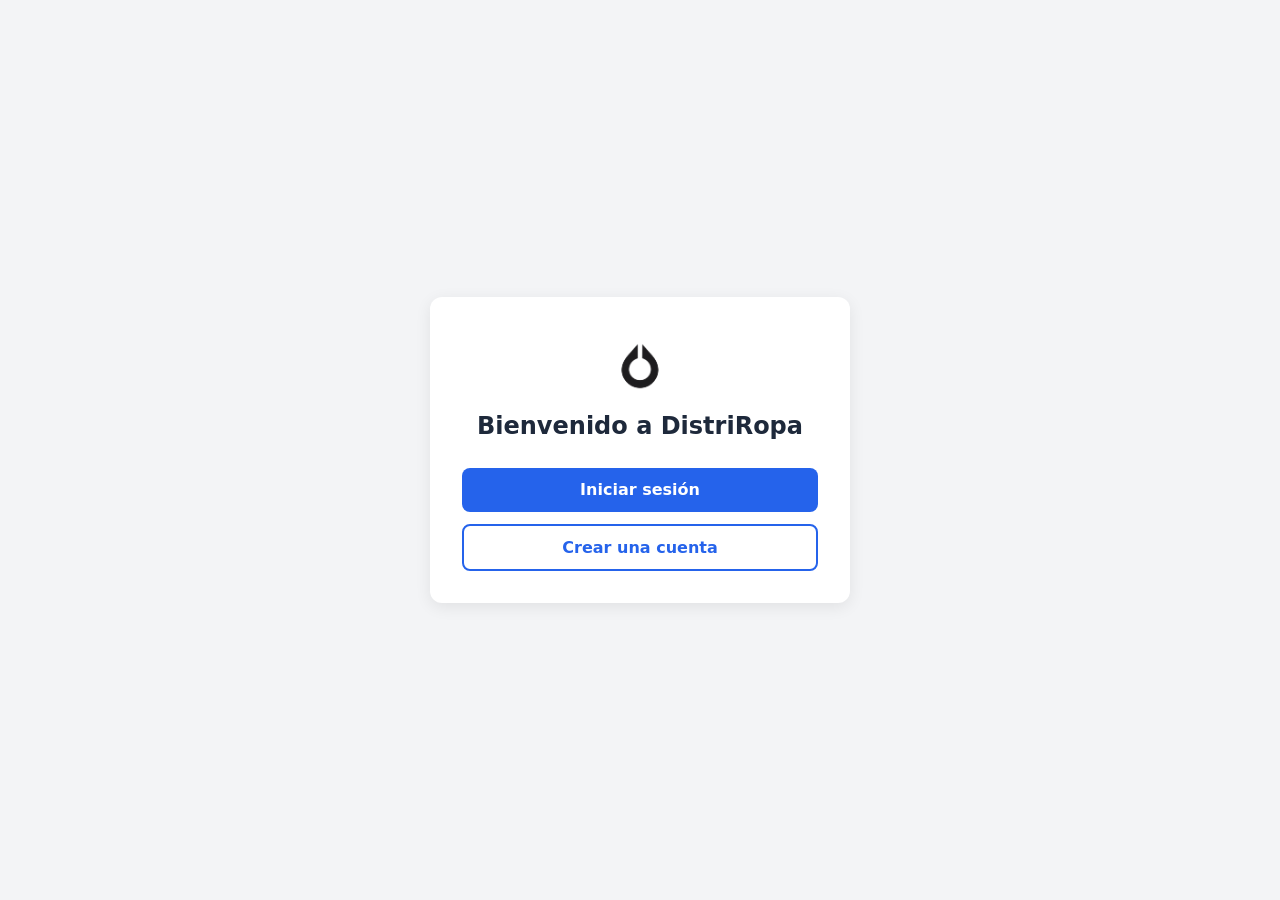
==== index.html @ a1a5dabe "Fix resource paths in index.html Updated file paths for CSS and image resources." ====
<!DOCTYPE html>
<html lang="es">
<head>
  <meta charset="UTF-8">
  <meta name="viewport" content="width=device-width, initial-scale=1.0">
  <title>DistriRopa | Inicio</title>
  <link rel="icon" href="../img/Icon.png" type="image/x-icon">
  <link rel="stylesheet" href="./css/estilos.css">
</head>
<body class="acceso">
  <div class="caja text-center">
    <img src="./img/Icon.png" width="72" height="72" alt="Logotipo de DistriRopa">
    <h1>Bienvenido a DistriRopa</h1>
    <div class="d-grid gap-2 mt-4">
      <a class="btn btn-pideya" href="login.html">Iniciar sesión</a>
      <a class="btn btn-outline-verde" href="registro.html">Crear una cuenta</a>
    </div>
  </div>
</body>
</html>
---- css/estilos.css ----
/* DistriRopa - Estilos generales y sencillos */
:root {
  --primario: #1e293b;      /* Azul oscuro elegante */
  --primario-osc: #0f172a;
  --acento: #2563eb;        /* Azul principal para botones y enlaces */
  --acento-osc: #1d4ed8;
  --fondo: #f3f4f6;         /* Gris claro de fondo */
  --texto: #1f2937;
  --gris: #6b7280;
  --borde: #d1d5db;
  --error: #dc2626;
}

* {
  box-sizing: border-box;
  margin: 0;
  padding: 0;
}

body {
  font-family: system-ui, -apple-system, sans-serif;
  font-size: 16px;
  color: var(--texto);
  background: var(--fondo);
  line-height: 1.5;
}

/* Contenedor centrado para Login, Registro e Inicio */
.acceso {
  min-height: 100vh;
  display: flex;
  align-items: center;
  justify-content: center;
  padding: 1rem;
}

.caja {
  background: #fff;
  width: 100%;
  max-width: 420px;
  padding: 2rem;
  border-radius: 12px;
  box-shadow: 0 4px 16px rgba(0, 0, 0, 0.08);
}

/* Tipografía y enlaces */
h1 {
  font-size: 1.5rem;
  margin-bottom: 1.25rem;
  color: var(--primario);
}

a {
  color: var(--acento);
  text-decoration: none;
  font-weight: 500;
}

a:hover {
  text-decoration: underline;
}

.small {
  font-size: 0.9rem;
}

/* Formularios */
.mb-3 {
  margin-bottom: 1rem;
}

.form-label {
  display: block;
  font-weight: 600;
  margin-bottom: 0.35rem;
  font-size: 0.95rem;
}

.form-control {
  width: 100%;
  padding: 0.65rem 0.85rem;
  font-size: 1rem;
  border: 1px solid var(--borde);
  border-radius: 8px;
  outline: none;
  transition: border-color 0.2s;
}

.form-control:focus {
  border-color: var(--acento);
}

.form-text {
  display: block;
  color: var(--gris);
  font-size: 0.82rem;
  margin-top: 0.25rem;
}

.invalid-feedback {
  display: none;
  color: var(--error);
  font-size: 0.82rem;
  margin-top: 0.25rem;
}

/* Checkbox */
.form-check {
  display: flex;
  align-items: flex-start;
  gap: 0.5rem;
  font-size: 0.9rem;
}

.form-check-input {
  margin-top: 0.25rem;
}

/* Botones */
.btn {
  display: inline-flex;
  align-items: center;
  justify-content: center;
  min-height: 44px;
  padding: 0.6rem 1.2rem;
  font-size: 1rem;
  font-weight: 600;
  border-radius: 8px;
  cursor: pointer;
  text-decoration: none;
  border: none;
  transition: background 0.2s, color 0.2s;
}

.btn:hover {
  text-decoration: none;
}

.btn-pideya {
  background: var(--acento);
  color: #fff;
}

.btn-pideya:hover {
  background: var(--acento-osc);
}

.btn-outline-verde {
  background: transparent;
  border: 2px solid var(--acento);
  color: var(--acento);
}

.btn-outline-verde:hover {
  background: var(--acento);
  color: #fff;
}

/* Utilidades sencillas */
.w-100 { width: 100%; }
.text-center { text-align: center; }
.text-end { text-align: right; margin-bottom: 1rem; font-size: 0.9rem; }
.mt-2 { margin-top: 0.5rem; }
.mt-3 { margin-top: 1rem; }
.mt-4 { margin-top: 1.5rem; }
.my-3 { margin: 1rem 0; }
.mb-0 { margin-bottom: 0; }
.d-grid { display: grid; }
.gap-2 { gap: 0.75rem; }
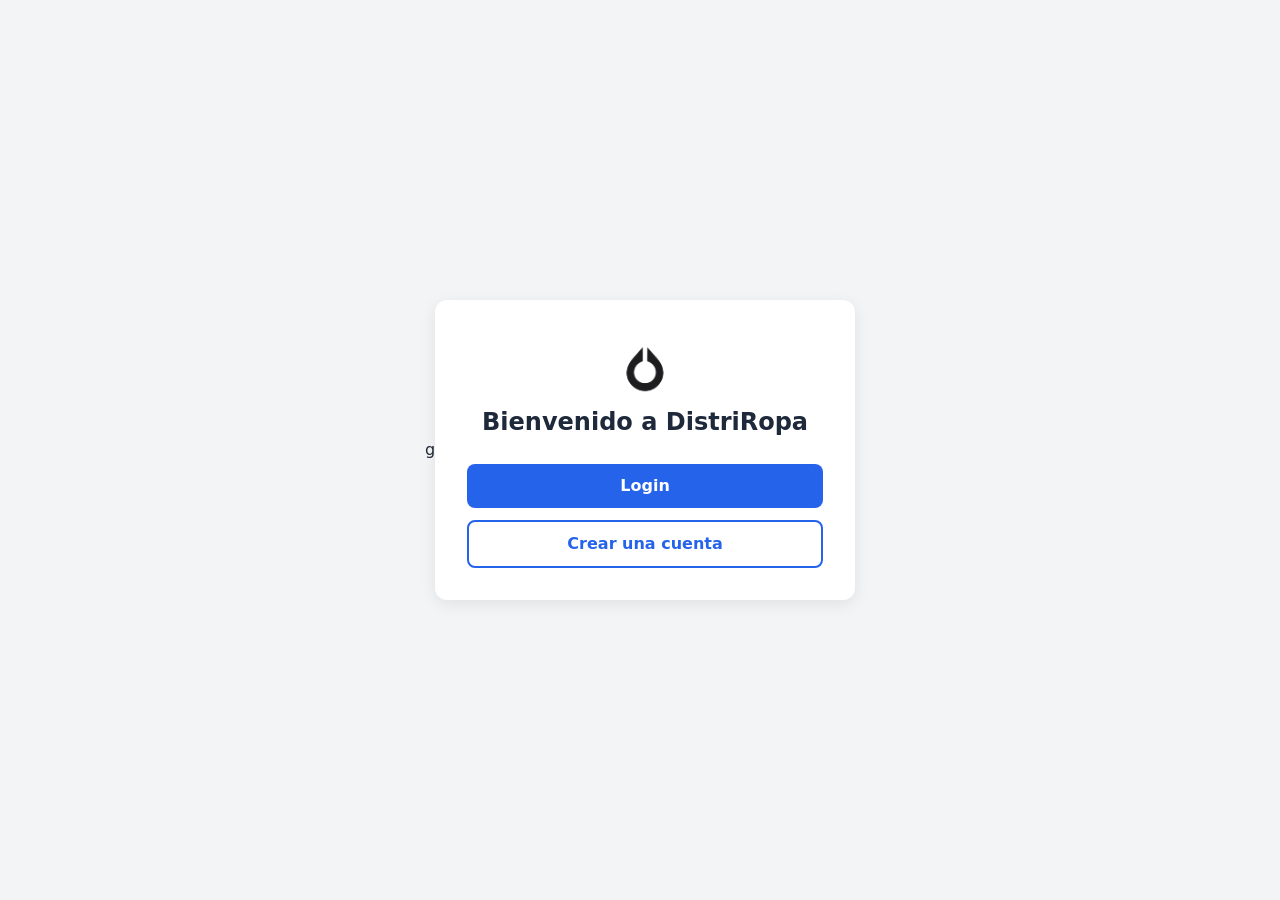
==== commit 1fda7111: "Login" ====
--- a/index.html
+++ b/index.html
@@ -1,4 +1,4 @@
-<!DOCTYPE html>
+g<!DOCTYPE html>
 <html lang="es">
 <head>
   <meta charset="UTF-8">
@@ -12,8 +12,8 @@
     <img src="./img/Icon.png" width="72" height="72" alt="Logotipo de DistriRopa">
     <h1>Bienvenido a DistriRopa</h1>
     <div class="d-grid gap-2 mt-4">
-      <a class="btn btn-pideya" href="login.html">Iniciar sesión</a>
-      <a class="btn btn-outline-verde" href="registro.html">Crear una cuenta</a>
+      <a class="btn btn-pideya" href=".html/login.html">Login</a>
+      <a class="btn btn-outline-verde" href=".html/registro.html">Crear una cuenta</a>
     </div>
   </div>
 </body>
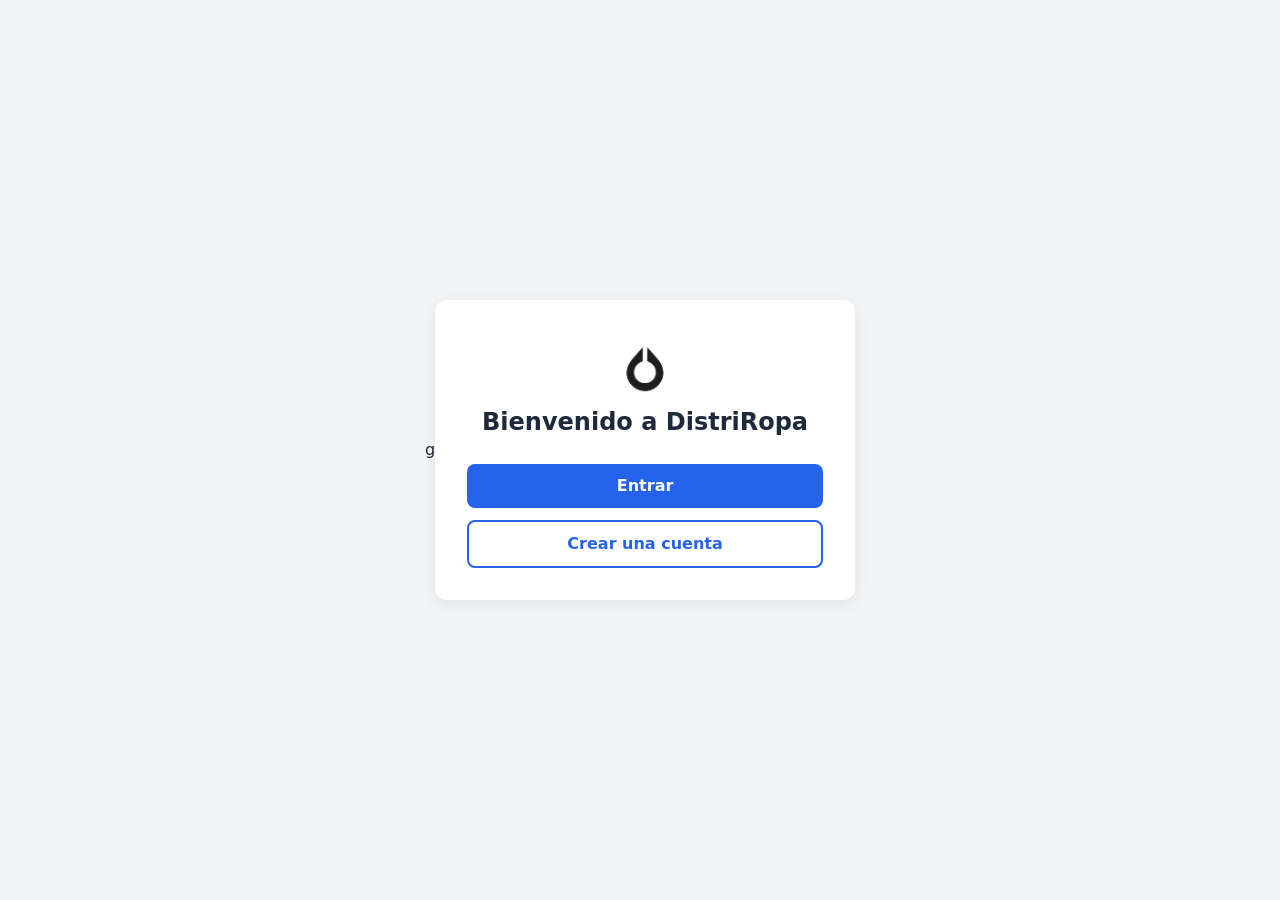
==== commit 10feec13: "Login" ====
--- a/index.html
+++ b/index.html
@@ -12,7 +12,7 @@
     <img src="./img/Icon.png" width="72" height="72" alt="Logotipo de DistriRopa">
     <h1>Bienvenido a DistriRopa</h1>
     <div class="d-grid gap-2 mt-4">
-      <a class="btn btn-pideya" href=".html/login.html">Login</a>
+      <a class="btn btn-pideya" href=".html/login.html">Entrar</a>
       <a class="btn btn-outline-verde" href=".html/registro.html">Crear una cuenta</a>
     </div>
   </div>
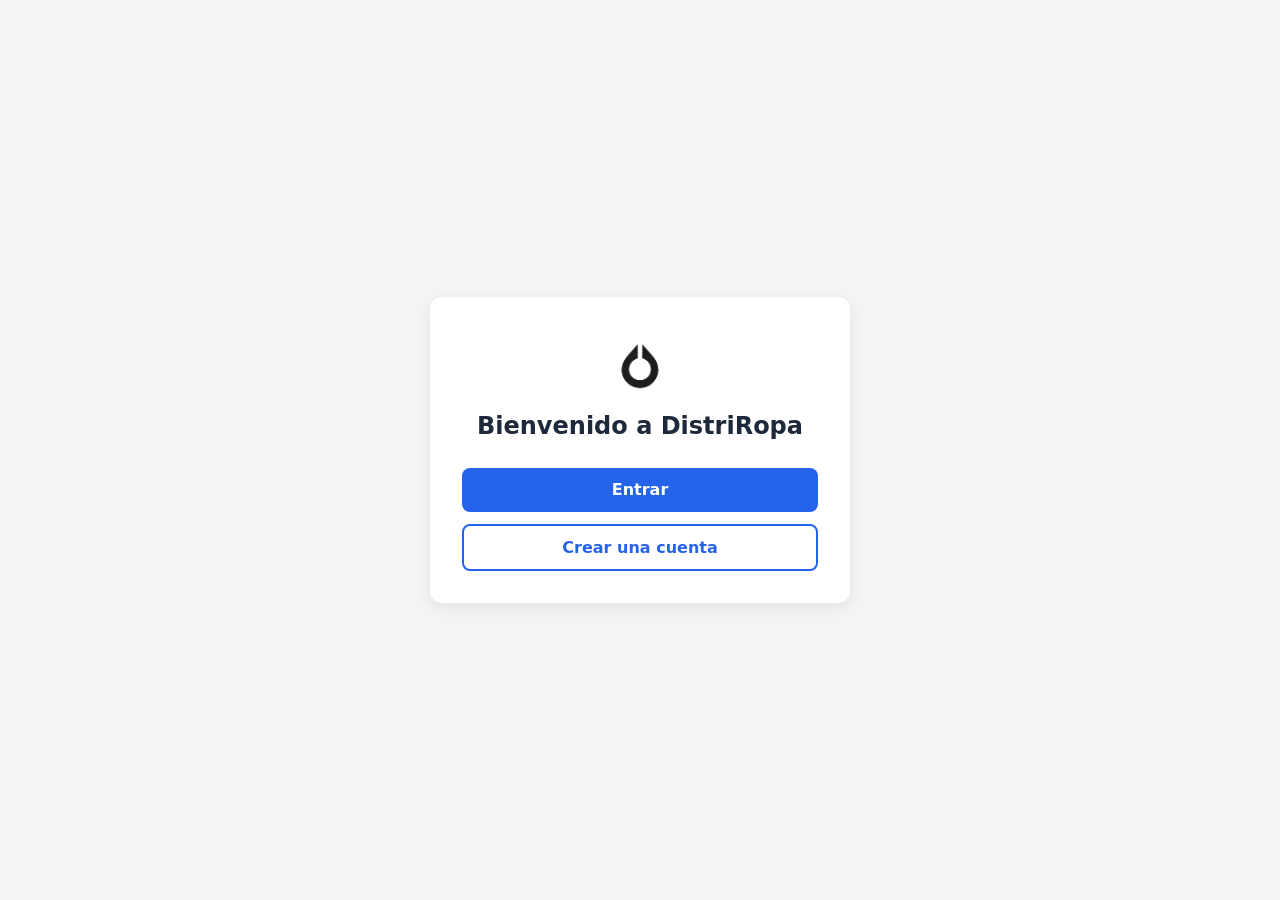
==== commit 3ab083be: "log bug" ====
--- a/index.html
+++ b/index.html
@@ -1,4 +1,4 @@
-g<!DOCTYPE html>
+<!DOCTYPE html>
 <html lang="es">
 <head>
   <meta charset="UTF-8">
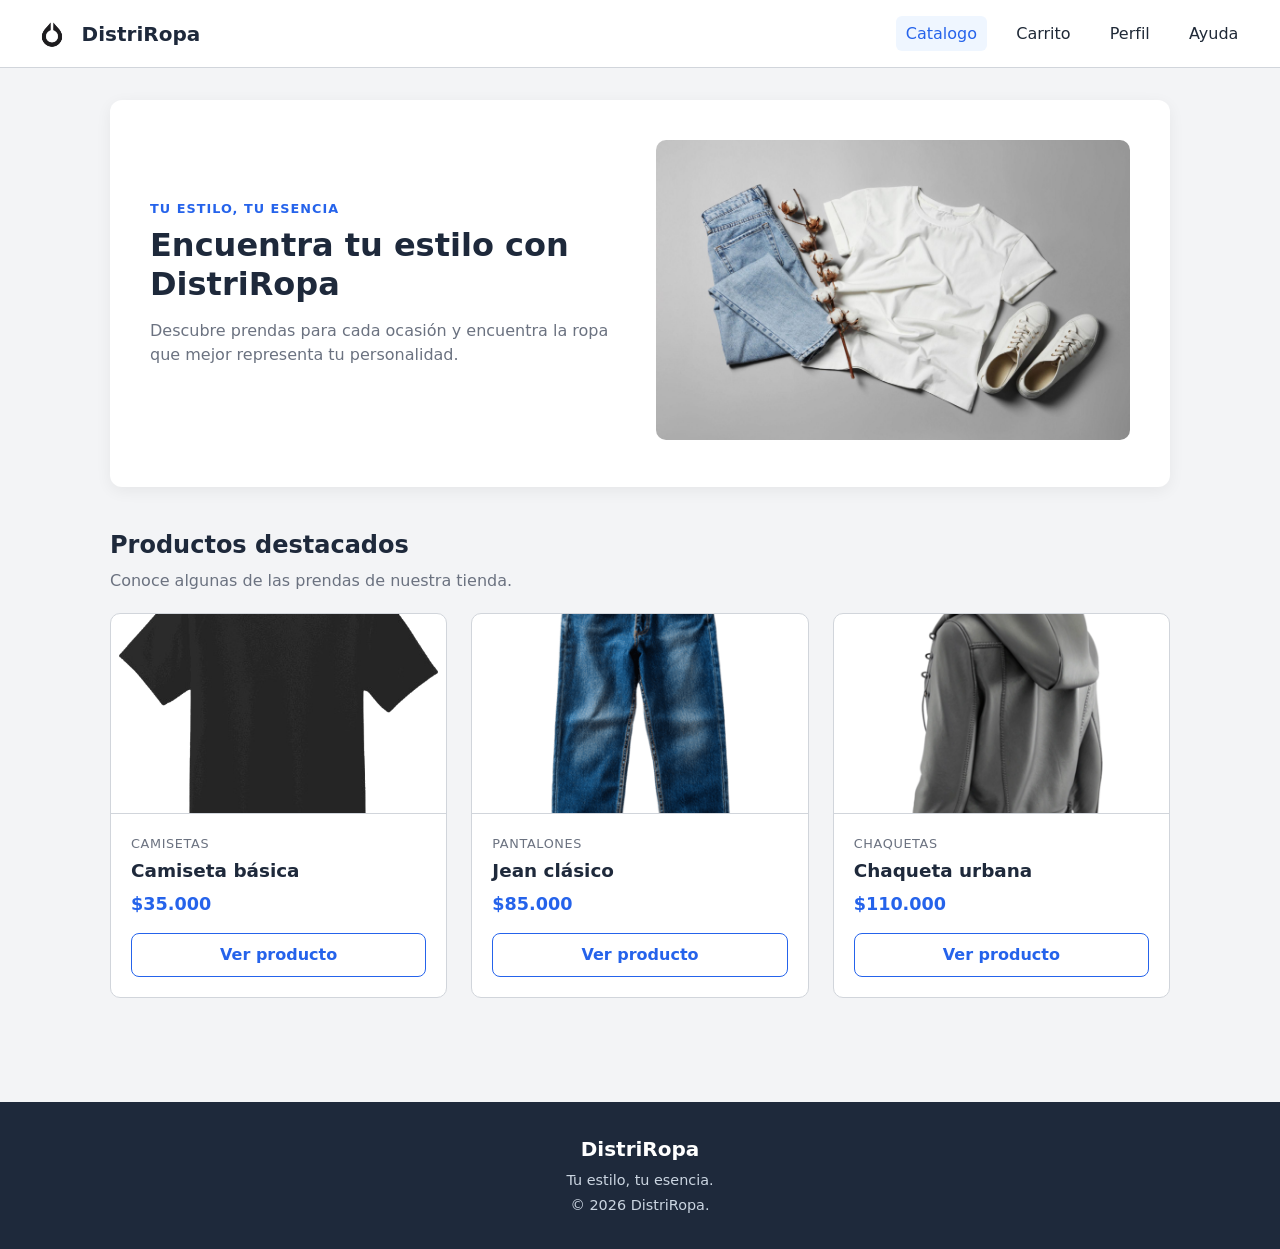
==== commit 0a7b90f9: "index update" ====
--- a/index.html
+++ b/index.html
@@ -1,20 +1,77 @@
-<!DOCTYPE html>
-<html lang="es">
-<head>
-  <meta charset="UTF-8">
-  <meta name="viewport" content="width=device-width, initial-scale=1.0">
-  <title>DistriRopa | Inicio</title>
-  <link rel="icon" href="../img/Icon.png" type="image/x-icon">
-  <link rel="stylesheet" href="./css/estilos.css">
-</head>
-<body class="acceso">
-  <div class="caja text-center">
-    <img src="./img/Icon.png" width="72" height="72" alt="Logotipo de DistriRopa">
-    <h1>Bienvenido a DistriRopa</h1>
-    <div class="d-grid gap-2 mt-4">
-      <a class="btn btn-pideya" href=".html/login.html">Entrar</a>
-      <a class="btn btn-outline-verde" href=".html/registro.html">Crear una cuenta</a>
-    </div>
-  </div>
-</body>
-</html>
+<!DOCTYPE html>
+<html lang="es">
+<head>
+  <meta charset="UTF-8">
+  <meta name="viewport" content="width=device-width, initial-scale=1.0">
+  <title>DistriRopa | Inicio</title>
+  <link rel="icon" href="../img/Icon.png" type="image/png">
+  <link rel="stylesheet" href="../css/estilos.css">
+</head>
+<body>
+  <header class="encabezado">
+    <a href="index.html" class="marca">
+      <img src="../img/Icon.png" alt="Logo de DistriRopa">
+      <span>DistriRopa</span>
+    </a>
+    <nav class="menu">
+      <a href="menu.html" class="activo">Catalogo</a>
+      <a href="carrito.html">Carrito</a>
+      <a href="perfil.html">Perfil</a>
+      <a href="ayuda.html">Ayuda</a>
+    </nav>
+  </header>
+
+  <main>
+    <section class="presentacion">
+      <div class="presentacion-texto">
+        <p class="etiqueta">TU ESTILO, TU ESENCIA</p>
+        <h1>Encuentra tu estilo con DistriRopa</h1>
+        <p>Descubre prendas para cada ocasión y encuentra la ropa que mejor representa tu personalidad.</p>
+      </div>
+      <div class="presentacion-imagen">
+        <img src="../img/representativa.jfif" alt="Imagen representativa de DistriRopa">
+      </div>
+    </section>
+
+    <section class="seccion productos-destacados">
+      <h2>Productos destacados</h2>
+      <p class="descripcion">Conoce algunas de las prendas de nuestra tienda.</p>
+      <div class="productos">
+        <article class="producto">
+          <img src="../img/camiseta.png" alt="Camiseta básica">
+          <div class="producto-info">
+            <p class="tipo-producto">Camisetas</p>
+            <h3>Camiseta básica</h3>
+            <p class="precio">$35.000</p>
+            <a href="detalle.html" class="boton-producto">Ver producto</a>
+          </div>
+        </article>
+        <article class="producto">
+          <img src="../img/jean.png" alt="Jean clásico">
+          <div class="producto-info">
+            <p class="tipo-producto">Pantalones</p>
+            <h3>Jean clásico</h3>
+            <p class="precio">$85.000</p>
+            <a href="detalle.html" class="boton-producto">Ver producto</a>
+          </div>
+        </article>
+        <article class="producto">
+          <img src="../img/chaqueta.png" alt="Chaqueta urbana">
+          <div class="producto-info">
+            <p class="tipo-producto">Chaquetas</p>
+            <h3>Chaqueta urbana</h3>
+            <p class="precio">$110.000</p>
+            <a href="detalle.html" class="boton-producto">Ver producto</a>
+          </div>
+        </article>
+      </div>
+    </section>
+  </main>
+
+  <footer class="pie-pagina">
+    <h2>DistriRopa</h2>
+    <p>Tu estilo, tu esencia.</p>
+    <p>&copy; 2026 DistriRopa.</p>
+  </footer>
+</body>
+</html>
--- a/css/estilos.css
+++ b/css/estilos.css
@@ -168,3 +168,283 @@
 .d-grid { display: grid; }
 .gap-2 { gap: 0.75rem; }
 
+
+/* =========================================
+   Estilos para la página principal (menu.html)
+   ========================================= */
+
+/* Cabecera y navegación */
+.encabezado {
+  background: #fff;
+  border-bottom: 1px solid var(--borde);
+  padding: 0.85rem 2rem;
+  display: flex;
+  align-items: center;
+  justify-content: space-between;
+  flex-wrap: wrap;
+  gap: 1rem;
+}
+
+.marca {
+  display: flex;
+  align-items: center;
+  gap: 0.6rem;
+  color: var(--primario);
+  font-size: 1.25rem;
+  font-weight: 700;
+}
+
+.marca:hover {
+  text-decoration: none;
+}
+
+.marca img {
+  width: 40px;
+  height: 40px;
+  object-fit: contain;
+}
+
+.menu {
+  display: flex;
+  align-items: center;
+  gap: 1.25rem;
+  flex-wrap: wrap;
+}
+
+.menu a {
+  color: var(--texto);
+  padding: 0.35rem 0.6rem;
+  border-radius: 6px;
+  transition: background 0.2s, color 0.2s;
+}
+
+.menu a:hover,
+.menu a.activo {
+  color: var(--acento);
+  background: #eff6ff;
+  text-decoration: none;
+}
+
+/* Contenedor principal */
+main {
+  max-width: 1100px;
+  margin: 0 auto;
+  padding: 2rem 1.25rem;
+}
+
+/* Sección de presentación */
+.presentacion {
+  background: #fff;
+  border-radius: 12px;
+  padding: 2.5rem;
+  margin-bottom: 2.5rem;
+  box-shadow: 0 4px 16px rgba(0, 0, 0, 0.06);
+  display: grid;
+  grid-template-columns: 1fr 1fr;
+  align-items: center;
+  gap: 2rem;
+}
+
+.presentacion-texto .etiqueta {
+  display: inline-block;
+  font-size: 0.8rem;
+  font-weight: 700;
+  letter-spacing: 0.08em;
+  color: var(--acento);
+  margin-bottom: 0.5rem;
+}
+
+.presentacion-texto h1 {
+  font-size: 2rem;
+  line-height: 1.2;
+  margin-bottom: 1rem;
+}
+
+.presentacion-texto p {
+  color: var(--gris);
+  margin-bottom: 1.5rem;
+}
+
+.boton-principal {
+  display: inline-block;
+  background: var(--acento);
+  color: #fff;
+  padding: 0.7rem 1.4rem;
+  border-radius: 8px;
+  font-weight: 600;
+  transition: background 0.2s;
+}
+
+.boton-principal:hover {
+  background: var(--acento-osc);
+  text-decoration: none;
+}
+
+.presentacion-imagen img {
+  width: 100%;
+  max-height: 300px;
+  object-fit: cover;
+  border-radius: 10px;
+}
+
+/* Secciones generales */
+.seccion {
+  margin-bottom: 2.5rem;
+}
+
+.seccion h2 {
+  font-size: 1.5rem;
+  color: var(--primario);
+  margin-bottom: 0.35rem;
+}
+
+.seccion .descripcion {
+  color: var(--gris);
+  margin-bottom: 1.25rem;
+}
+
+/* Categorías */
+.categorias {
+  display: grid;
+  grid-template-columns: repeat(auto-fit, minmax(240px, 1fr));
+  gap: 1.25rem;
+}
+
+.categoria {
+  background: #fff;
+  padding: 1.5rem;
+  border-radius: 10px;
+  border: 1px solid var(--borde);
+  color: var(--texto);
+  transition: border-color 0.2s, transform 0.2s;
+}
+
+.categoria:hover {
+  border-color: var(--acento);
+  transform: translateY(-2px);
+  text-decoration: none;
+}
+
+.categoria span {
+  display: inline-block;
+  font-size: 0.85rem;
+  font-weight: 700;
+  color: var(--acento);
+  margin-bottom: 0.4rem;
+}
+
+.categoria h3 {
+  font-size: 1.15rem;
+  color: var(--primario);
+  margin-bottom: 0.35rem;
+}
+
+.categoria p {
+  color: var(--gris);
+  font-size: 0.92rem;
+  font-weight: 400;
+}
+
+/* Productos destacados */
+.productos {
+  display: grid;
+  grid-template-columns: repeat(auto-fit, minmax(260px, 1fr));
+  gap: 1.5rem;
+}
+
+.producto {
+  background: #fff;
+  border-radius: 10px;
+  border: 1px solid var(--borde);
+  overflow: hidden;
+  display: flex;
+  flex-direction: column;
+}
+
+.producto img {
+  width: 100%;
+  height: 200px;
+  object-fit: cover;
+  border-bottom: 1px solid var(--borde);
+}
+
+.producto-info {
+  padding: 1.25rem;
+  display: flex;
+  flex-direction: column;
+  flex: 1;
+}
+
+.tipo-producto {
+  font-size: 0.8rem;
+  color: var(--gris);
+  text-transform: uppercase;
+  letter-spacing: 0.05em;
+  margin-bottom: 0.25rem;
+}
+
+.producto-info h3 {
+  font-size: 1.15rem;
+  color: var(--primario);
+  margin-bottom: 0.4rem;
+}
+
+.precio {
+  font-size: 1.1rem;
+  font-weight: 700;
+  color: var(--acento);
+  margin-bottom: 1rem;
+}
+
+.boton-producto {
+  margin-top: auto;
+  display: inline-block;
+  text-align: center;
+  padding: 0.55rem 1rem;
+  border: 1px solid var(--acento);
+  border-radius: 8px;
+  color: var(--acento);
+  font-weight: 600;
+  transition: background 0.2s, color 0.2s;
+}
+
+.boton-producto:hover {
+  background: var(--acento);
+  color: #fff;
+  text-decoration: none;
+}
+
+/* Pie de página */
+.pie-pagina {
+  background: var(--primario);
+  color: #fff;
+  text-align: center;
+  padding: 2rem 1rem;
+  margin-top: 2rem;
+}
+
+.pie-pagina h2 {
+  font-size: 1.25rem;
+  margin-bottom: 0.35rem;
+}
+
+.pie-pagina p {
+  font-size: 0.9rem;
+  color: #cbd5e1;
+  margin-top: 0.25rem;
+}
+
+/* Adaptación para pantallas pequeñas */
+@media (max-width: 768px) {
+  .encabezado {
+    flex-direction: column;
+    text-align: center;
+  }
+
+  .presentacion {
+    grid-template-columns: 1fr;
+    padding: 1.5rem;
+    text-align: center;
+  }
+}
+
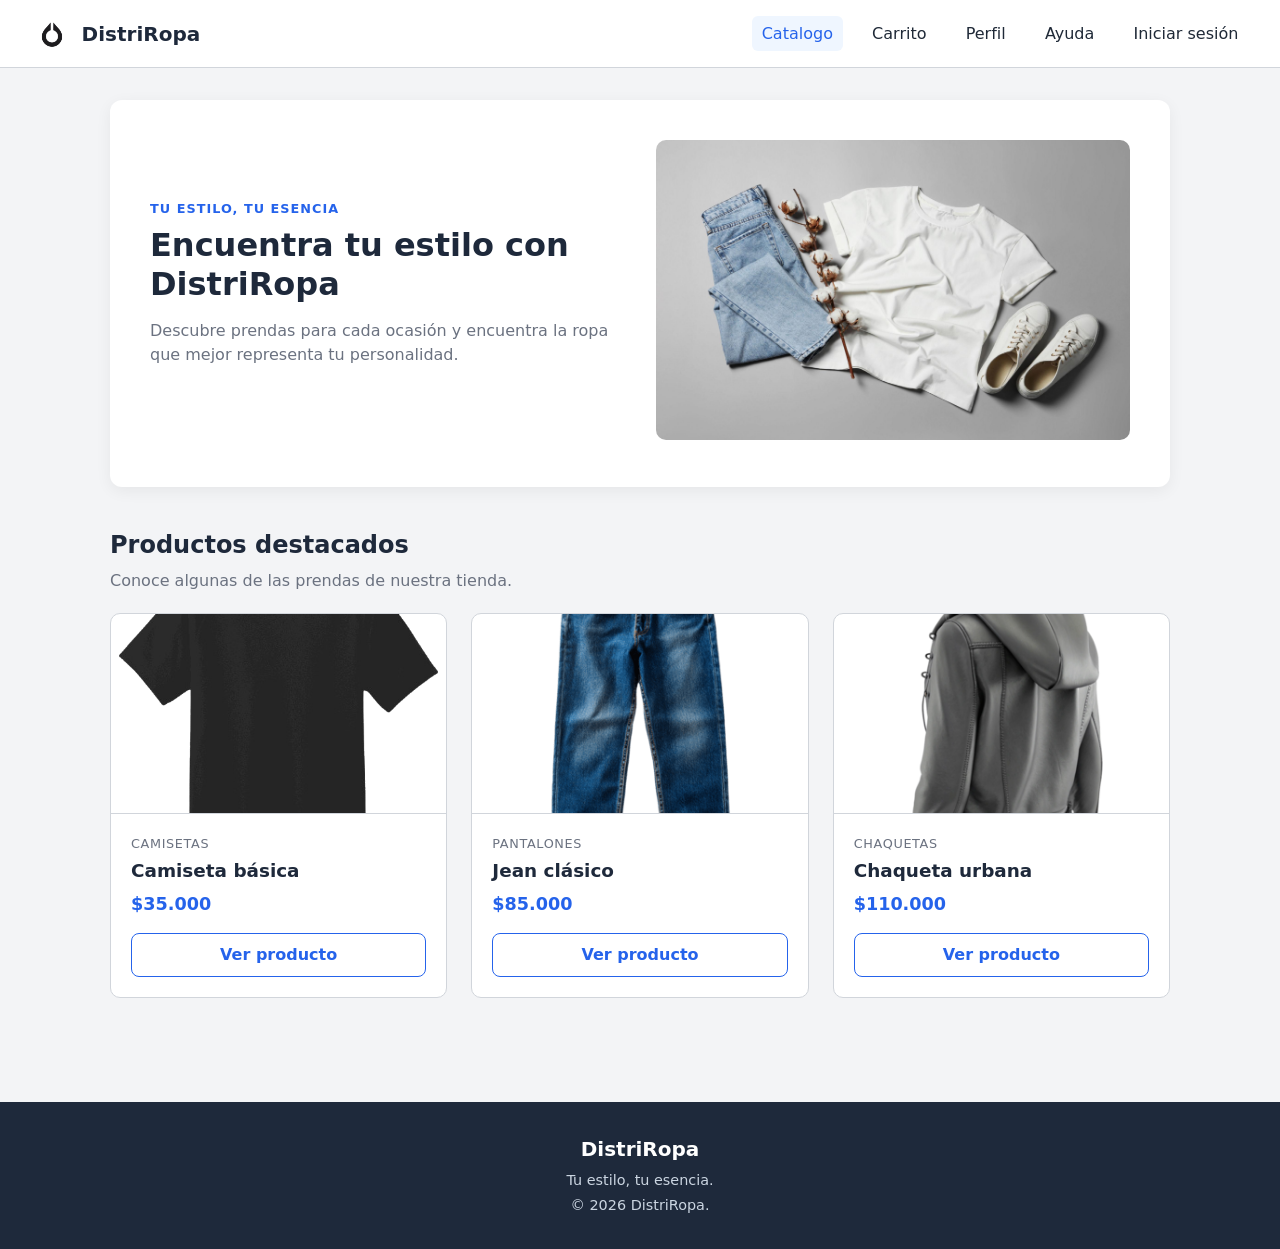
==== commit a8a53b92: "href fixed" ====
--- a/index.html
+++ b/index.html
@@ -4,20 +4,21 @@
   <meta charset="UTF-8">
   <meta name="viewport" content="width=device-width, initial-scale=1.0">
   <title>DistriRopa | Inicio</title>
-  <link rel="icon" href="../img/Icon.png" type="image/png">
-  <link rel="stylesheet" href="../css/estilos.css">
+  <link rel="icon" href="img/Icon.png" type="image/png">
+  <link rel="stylesheet" href="css/estilos.css">
 </head>
 <body>
   <header class="encabezado">
     <a href="index.html" class="marca">
-      <img src="../img/Icon.png" alt="Logo de DistriRopa">
+      <img src="img/Icon.png" alt="Logo de DistriRopa">
       <span>DistriRopa</span>
     </a>
     <nav class="menu">
-      <a href="menu.html" class="activo">Catalogo</a>
-      <a href="carrito.html">Carrito</a>
-      <a href="perfil.html">Perfil</a>
-      <a href="ayuda.html">Ayuda</a>
+      <a href="index.html" class="activo">Catalogo</a>
+      <a href="html/carrito.html">Carrito</a>
+      <a href="html/perfil.html">Perfil</a>
+      <a href="html/ayuda.html">Ayuda</a>
+      <a href="html/login.html">Iniciar sesión</a>
     </nav>
   </header>
 
@@ -29,7 +30,7 @@
         <p>Descubre prendas para cada ocasión y encuentra la ropa que mejor representa tu personalidad.</p>
       </div>
       <div class="presentacion-imagen">
-        <img src="../img/representativa.jfif" alt="Imagen representativa de DistriRopa">
+        <img src="img/representativa.jfif" alt="Imagen representativa de DistriRopa">
       </div>
     </section>
 
@@ -38,30 +39,30 @@
       <p class="descripcion">Conoce algunas de las prendas de nuestra tienda.</p>
       <div class="productos">
         <article class="producto">
-          <img src="../img/camiseta.png" alt="Camiseta básica">
+          <img src="img/camiseta.png" alt="Camiseta básica">
           <div class="producto-info">
             <p class="tipo-producto">Camisetas</p>
             <h3>Camiseta básica</h3>
             <p class="precio">$35.000</p>
-            <a href="detalle.html" class="boton-producto">Ver producto</a>
+            <a href="html/detalle.html" class="boton-producto">Ver producto</a>
           </div>
         </article>
         <article class="producto">
-          <img src="../img/jean.png" alt="Jean clásico">
+          <img src="img/jean.png" alt="Jean clásico">
           <div class="producto-info">
             <p class="tipo-producto">Pantalones</p>
             <h3>Jean clásico</h3>
             <p class="precio">$85.000</p>
-            <a href="detalle.html" class="boton-producto">Ver producto</a>
+            <a href="html/detalle.html" class="boton-producto">Ver producto</a>
           </div>
         </article>
         <article class="producto">
-          <img src="../img/chaqueta.png" alt="Chaqueta urbana">
+          <img src="img/chaqueta.png" alt="Chaqueta urbana">
           <div class="producto-info">
             <p class="tipo-producto">Chaquetas</p>
             <h3>Chaqueta urbana</h3>
             <p class="precio">$110.000</p>
-            <a href="detalle.html" class="boton-producto">Ver producto</a>
+            <a href="html/detalle.html" class="boton-producto">Ver producto</a>
           </div>
         </article>
       </div>
--- a/css/estilos.css
+++ b/css/estilos.css
@@ -225,6 +225,15 @@
   text-decoration: none;
 }
 
+.menu a.btn-pideya {
+  color: #fff;
+  padding: 0.6rem 1.2rem;
+}
+
+.menu a.btn-pideya:hover {
+  background: var(--acento-osc);
+}
+
 /* Contenedor principal */
 main {
   max-width: 1100px;
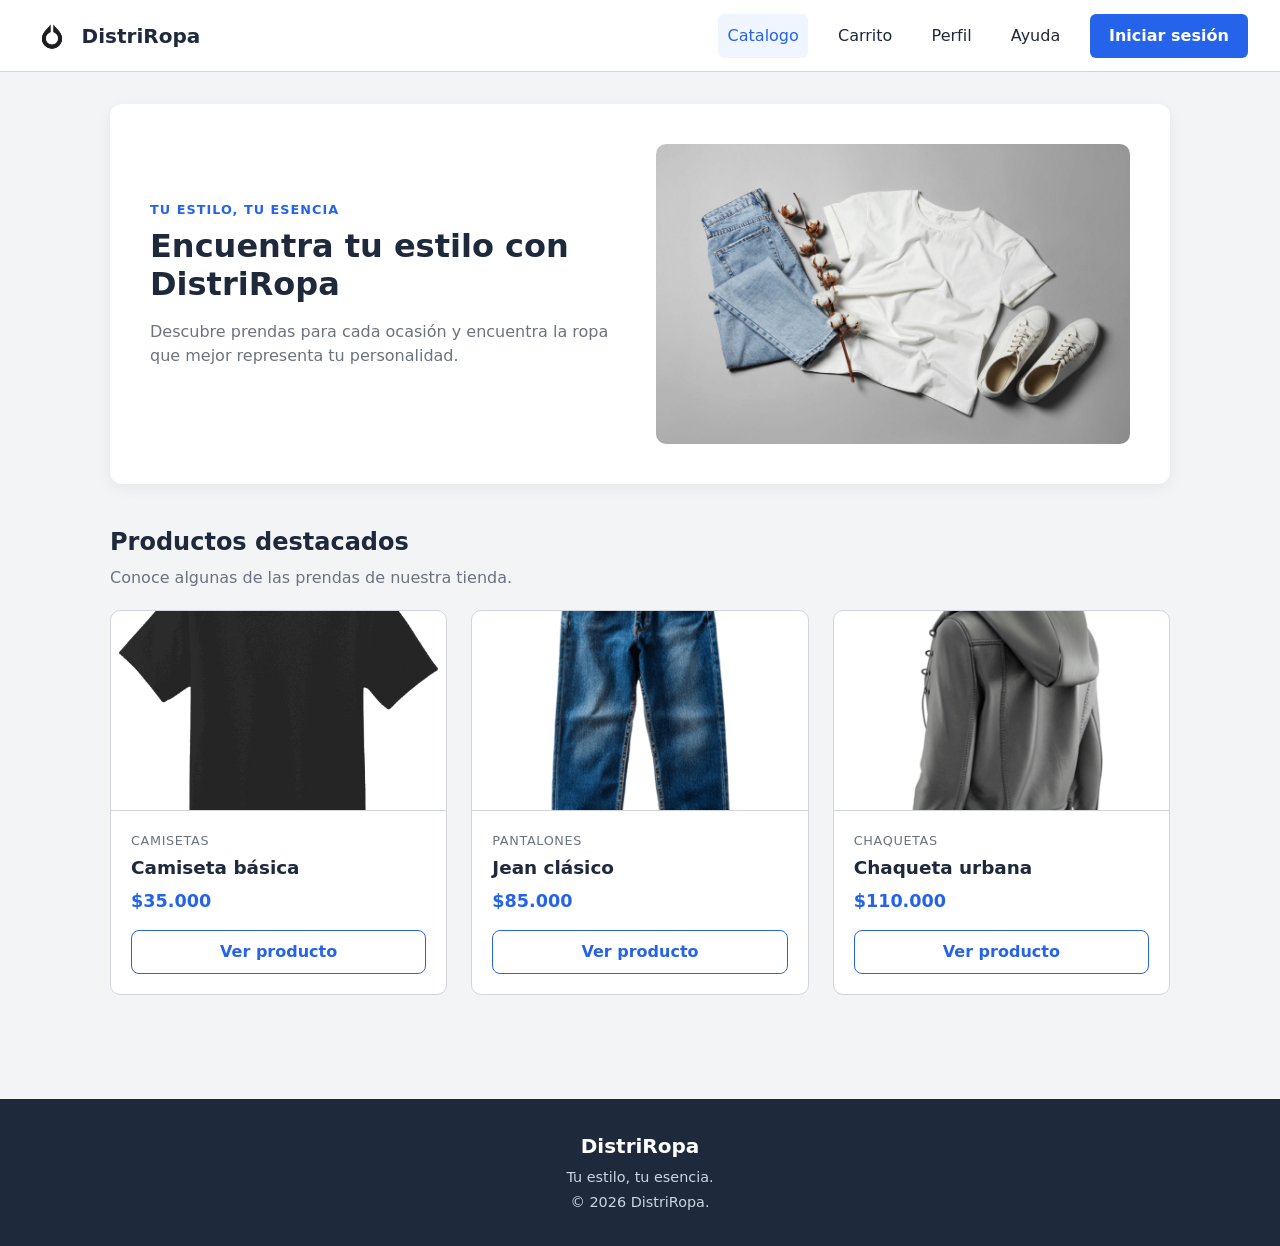
==== commit fccebf74: "Update" ====
--- a/index.html
+++ b/index.html
@@ -18,7 +18,7 @@
       <a href="html/carrito.html">Carrito</a>
       <a href="html/perfil.html">Perfil</a>
       <a href="html/ayuda.html">Ayuda</a>
-      <a href="html/login.html">Iniciar sesión</a>
+      <a href="html/login.html" class="btn btn-pideya">Iniciar sesión</a>
     </nav>
   </header>
 
--- a/css/estilos.css
+++ b/css/estilos.css
@@ -17,6 +17,12 @@
   padding: 0;
 }
 
+img {
+  display: block;
+  max-width: 100%;
+  height: auto;
+}
+
 body {
   font-family: system-ui, -apple-system, sans-serif;
   font-size: 16px;
@@ -25,22 +31,187 @@
   line-height: 1.5;
 }
 
-/* Contenedor centrado para Login, Registro e Inicio */
+/* Acceso y registro */
 .acceso {
   min-height: 100vh;
-  display: flex;
-  align-items: center;
+  min-height: 100dvh;
+  padding: 0;
+  background: #fff;
+}
+
+.acceso-layout {
+  display: grid;
+  grid-template-columns: minmax(0, 1fr) minmax(0, 1fr);
+  width: 100%;
+  max-width: none;
+  min-height: 100vh;
+  min-height: 100dvh;
+  margin: 0;
+  padding: 0;
+}
+
+.acceso-visual {
+  position: relative;
+  min-width: 0;
+  min-height: 100vh;
+  overflow: hidden;
+  background: var(--primario);
+}
+
+.acceso-visual::after {
+  position: absolute;
+  inset: 0;
+  content: "";
+  background: linear-gradient(180deg, rgba(15, 23, 42, 0.02) 35%, rgba(15, 23, 42, 0.68));
+}
+
+.acceso-visual img {
+  position: absolute;
+  inset: 0;
+  width: 100%;
+  height: 100%;
+  object-fit: cover;
+}
+
+.acceso-visual-texto {
+  position: absolute;
+  z-index: 1;
+  right: 2rem;
+  bottom: 2.5rem;
+  left: 2.5rem;
+  color: #fff;
+}
+
+.acceso-visual-texto strong {
+  display: block;
+  margin-bottom: 0.4rem;
+  font-size: 1.35rem;
+}
+
+.acceso-visual-texto span {
+  color: rgba(255, 255, 255, 0.82);
+}
+
+.acceso-panel {
+  display: flex;
   justify-content: center;
-  padding: 1rem;
-}
-
-.caja {
+  min-width: 0;
+  padding: clamp(2rem, 5vw, 5rem);
+}
+
+.acceso-contenido {
+  width: min(100%, 460px);
+  margin: auto 0;
+}
+
+.acceso-volver {
+  margin-bottom: 1.5rem;
+}
+
+.acceso-identidad {
+  display: flex;
+  align-items: center;
+  gap: 0.75rem;
+  margin-bottom: clamp(2rem, 5vh, 3rem);
+}
+
+.acceso-identidad img {
+  width: 44px;
+  height: 44px;
+  padding: 4px;
+  border-radius: 8px;
+  background: #f3f4f6;
+  object-fit: contain;
+}
+
+.acceso-identidad strong,
+.acceso-identidad span {
+  display: block;
+}
+
+.acceso-identidad strong {
+  color: #111827;
+  font-size: 0.95rem;
+}
+
+.acceso-identidad span {
+  color: var(--gris);
+  font-size: 0.8rem;
+}
+
+.acceso-titulo h1 {
+  margin-bottom: 0.35rem;
+  font-size: 2rem;
+}
+
+.acceso-titulo p {
+  margin-bottom: 1.75rem;
+  color: var(--gris);
+}
+
+.acceso-formulario .mb-3 {
+  margin-bottom: 1.1rem;
+}
+
+.acceso-formulario .form-label {
+  margin-bottom: 0.4rem;
+  color: var(--primario);
+  font-size: 0.88rem;
+}
+
+.acceso-formulario .form-control {
+  min-height: 48px;
+  border-color: #dfe3e8;
+  border-radius: 8px;
   background: #fff;
-  width: 100%;
-  max-width: 420px;
-  padding: 2rem;
-  border-radius: 12px;
-  box-shadow: 0 4px 16px rgba(0, 0, 0, 0.08);
+}
+
+.acceso-formulario .form-control:focus {
+  border-color: var(--acento);
+  box-shadow: 0 0 0 3px rgba(37, 99, 235, 0.12);
+}
+
+.acceso-opciones {
+  display: flex;
+  align-items: center;
+  justify-content: space-between;
+  flex-wrap: wrap;
+  gap: 0.75rem;
+  margin: 0 0 1.25rem;
+  font-size: 0.85rem;
+}
+
+.acceso-opciones .form-check {
+  align-items: center;
+}
+
+.acceso-opciones .form-check-input {
+  width: 16px;
+  height: 16px;
+  margin: 0;
+  accent-color: var(--acento);
+}
+
+.acceso-formulario .btn-pideya {
+  min-height: 48px;
+  background: #111827;
+}
+
+.acceso-formulario .btn-pideya:hover {
+  background: #273244;
+}
+
+.acceso-alternativa {
+  margin-top: 1.5rem;
+  color: var(--gris);
+  font-size: 0.9rem;
+  text-align: center;
+}
+
+.acceso-campos-dobles {
+  display: grid;
+  grid-template-columns: repeat(2, minmax(0, 1fr));
+  gap: 1rem;
 }
 
 /* Tipografía y enlaces */
@@ -177,7 +348,7 @@
 .encabezado {
   background: #fff;
   border-bottom: 1px solid var(--borde);
-  padding: 0.85rem 2rem;
+  padding: 0.85rem clamp(1rem, 4vw, 2rem);
   display: flex;
   align-items: center;
   justify-content: space-between;
@@ -207,14 +378,20 @@
 .menu {
   display: flex;
   align-items: center;
+  justify-content: flex-end;
   gap: 1.25rem;
   flex-wrap: wrap;
 }
 
 .menu a {
+  display: inline-flex;
+  align-items: center;
+  justify-content: center;
+  min-height: 44px;
   color: var(--texto);
   padding: 0.35rem 0.6rem;
   border-radius: 6px;
+  white-space: nowrap;
   transition: background 0.2s, color 0.2s;
 }
 
@@ -249,9 +426,15 @@
   margin-bottom: 2.5rem;
   box-shadow: 0 4px 16px rgba(0, 0, 0, 0.06);
   display: grid;
-  grid-template-columns: 1fr 1fr;
+  grid-template-columns: repeat(2, minmax(0, 1fr));
   align-items: center;
   gap: 2rem;
+}
+
+.presentacion-texto,
+.presentacion-imagen,
+.detalle-producto {
+  min-width: 0;
 }
 
 .presentacion-texto .etiqueta {
@@ -289,6 +472,42 @@
   text-decoration: none;
 }
 
+.tallas {
+  display: flex;
+  flex-wrap: wrap;
+  gap: 0.6rem;
+  margin-bottom: 1.5rem;
+}
+
+.boton-tallas {
+  display: inline-flex;
+  align-items: center;
+  justify-content: center;
+  min-width: 48px;
+  min-height: 44px;
+  padding: 0.5rem 0.75rem;
+  border: 1px solid var(--borde);
+  border-radius: 8px;
+  background: #fff;
+  color: var(--primario);
+  font: inherit;
+  font-weight: 600;
+  cursor: pointer;
+  transition: border-color 0.2s, background 0.2s, color 0.2s, transform 0.2s;
+}
+
+.boton-tallas:hover {
+  border-color: var(--acento);
+  background: #eff6ff;
+  color: var(--acento);
+  transform: translateY(-1px);
+}
+
+.boton-tallas:focus-visible {
+  outline: 3px solid rgba(37, 99, 235, 0.3);
+  outline-offset: 2px;
+}
+
 .presentacion-imagen img {
   width: 100%;
   max-height: 300px;
@@ -296,6 +515,13 @@
   border-radius: 10px;
 }
 
+.detalle-producto img {
+  width: 100%;
+  max-height: 420px;
+  object-fit: contain;
+  border-radius: 10px;
+}
+
 /* Secciones generales */
 .seccion {
   margin-bottom: 2.5rem;
@@ -315,7 +541,7 @@
 /* Categorías */
 .categorias {
   display: grid;
-  grid-template-columns: repeat(auto-fit, minmax(240px, 1fr));
+  grid-template-columns: repeat(auto-fit, minmax(min(100%, 240px), 1fr));
   gap: 1.25rem;
 }
 
@@ -357,11 +583,12 @@
 /* Productos destacados */
 .productos {
   display: grid;
-  grid-template-columns: repeat(auto-fit, minmax(260px, 1fr));
+  grid-template-columns: repeat(auto-fit, minmax(min(100%, 260px), 1fr));
   gap: 1.5rem;
 }
 
 .producto {
+  min-width: 0;
   background: #fff;
   border-radius: 10px;
   border: 1px solid var(--borde);
@@ -378,6 +605,7 @@
 }
 
 .producto-info {
+  min-width: 0;
   padding: 1.25rem;
   display: flex;
   flex-direction: column;
@@ -450,10 +678,93 @@
     text-align: center;
   }
 
+  .menu {
+    justify-content: center;
+    gap: 0.5rem;
+    width: 100%;
+  }
+
   .presentacion {
-    grid-template-columns: 1fr;
+    grid-template-columns: minmax(0, 1fr);
     padding: 1.5rem;
     text-align: center;
   }
-}
-
+
+  .detalle-producto img {
+    max-height: 360px;
+  }
+
+  .acceso-layout {
+    grid-template-columns: minmax(0, 1fr);
+  }
+
+  .acceso-visual {
+    min-height: 0;
+    height: clamp(190px, 28vh, 280px);
+  }
+
+  .acceso-visual-texto {
+    right: 1.5rem;
+    bottom: 1.5rem;
+    left: 1.5rem;
+  }
+
+  .acceso-panel {
+    padding: 2.5rem clamp(1.25rem, 7vw, 3rem) 3rem;
+  }
+
+  .acceso-identidad {
+    margin-bottom: 1.75rem;
+  }
+}
+
+@media (max-width: 480px) {
+  .encabezado {
+    padding: 0.75rem 1rem;
+  }
+
+  .menu {
+    gap: 0.25rem;
+  }
+
+  .menu a {
+    padding: 0.45rem 0.55rem;
+    font-size: 0.9rem;
+  }
+
+  main {
+    padding: 1.25rem 1rem;
+  }
+
+  .presentacion {
+    gap: 1.25rem;
+    padding: 1.25rem;
+    margin-bottom: 1.75rem;
+  }
+
+  .presentacion-texto h1 {
+    font-size: 1.75rem;
+  }
+
+  .productos {
+    gap: 1rem;
+  }
+
+  .producto-info {
+    padding: 1rem;
+  }
+
+  .acceso-panel {
+    padding: 2rem 1.25rem 2.5rem;
+  }
+
+  .acceso-titulo h1 {
+    font-size: 1.75rem;
+  }
+
+  .acceso-campos-dobles {
+    grid-template-columns: minmax(0, 1fr);
+    gap: 0;
+  }
+}
+
